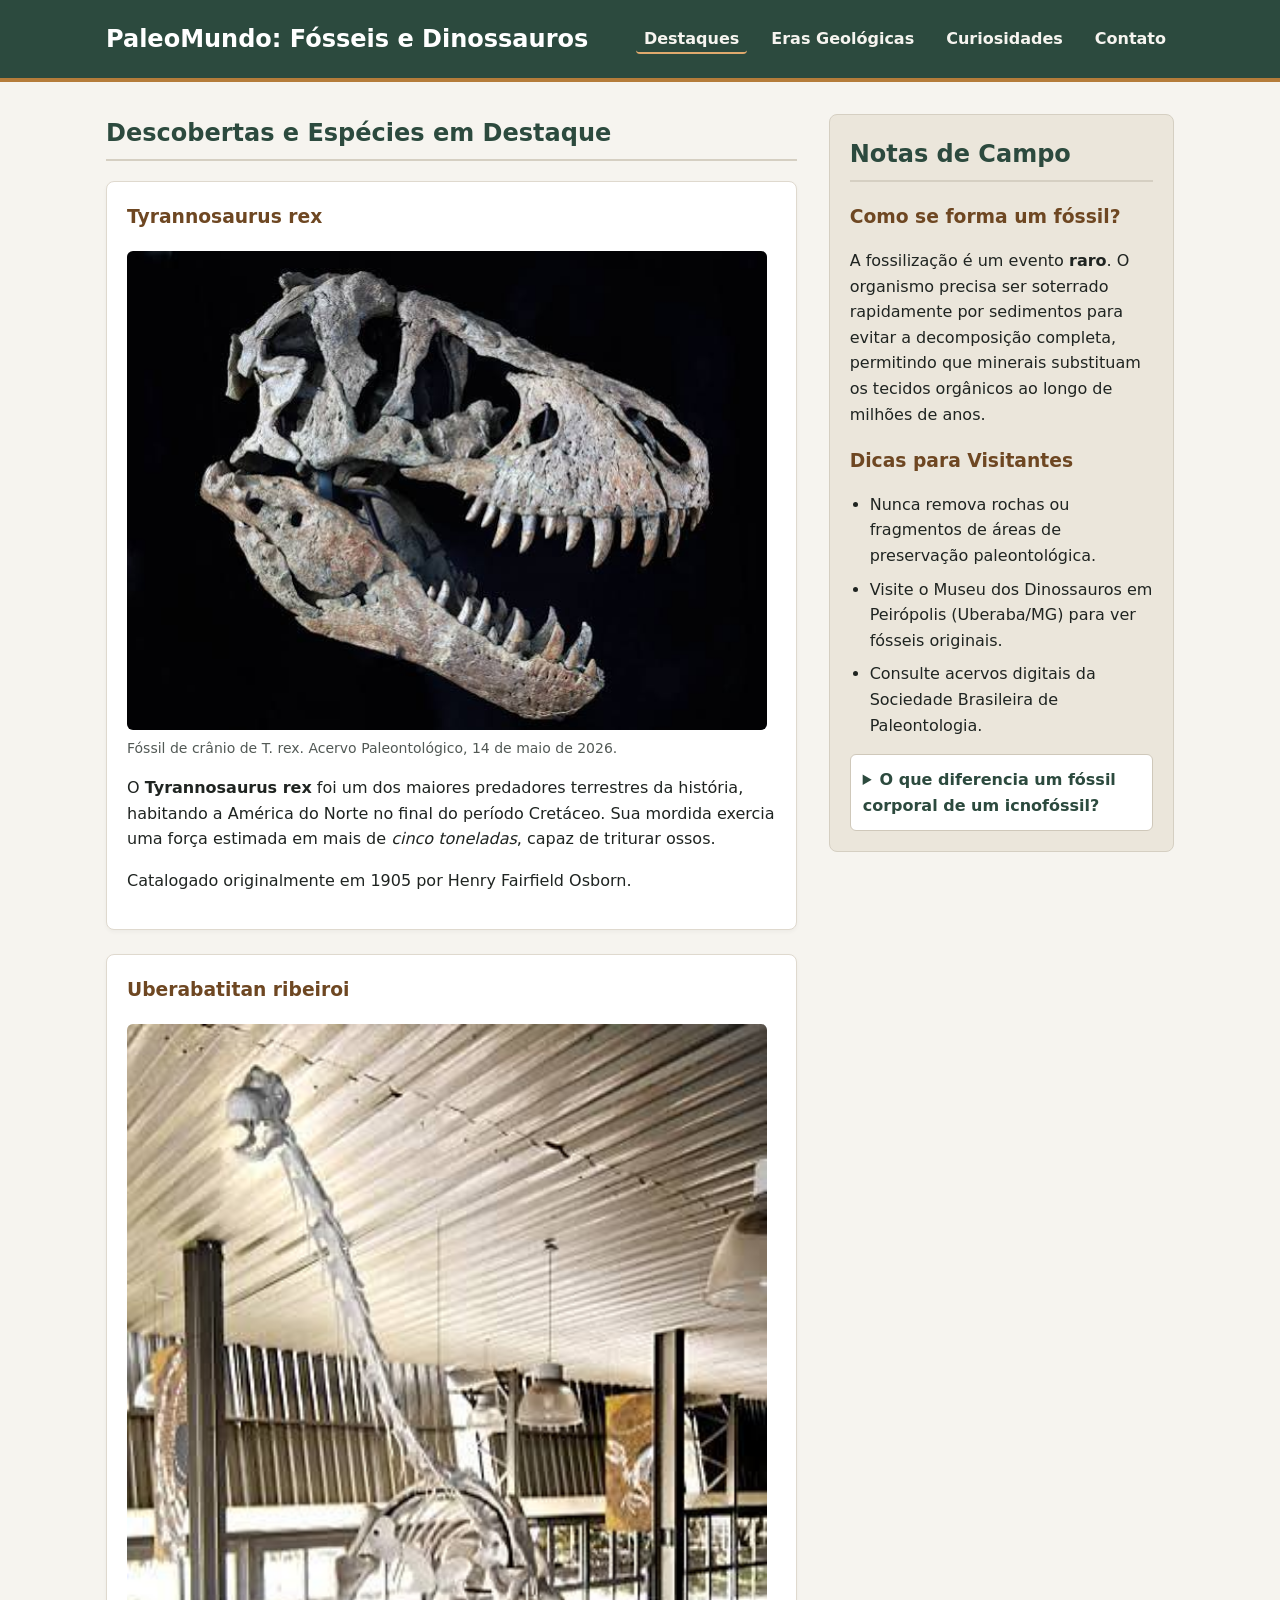
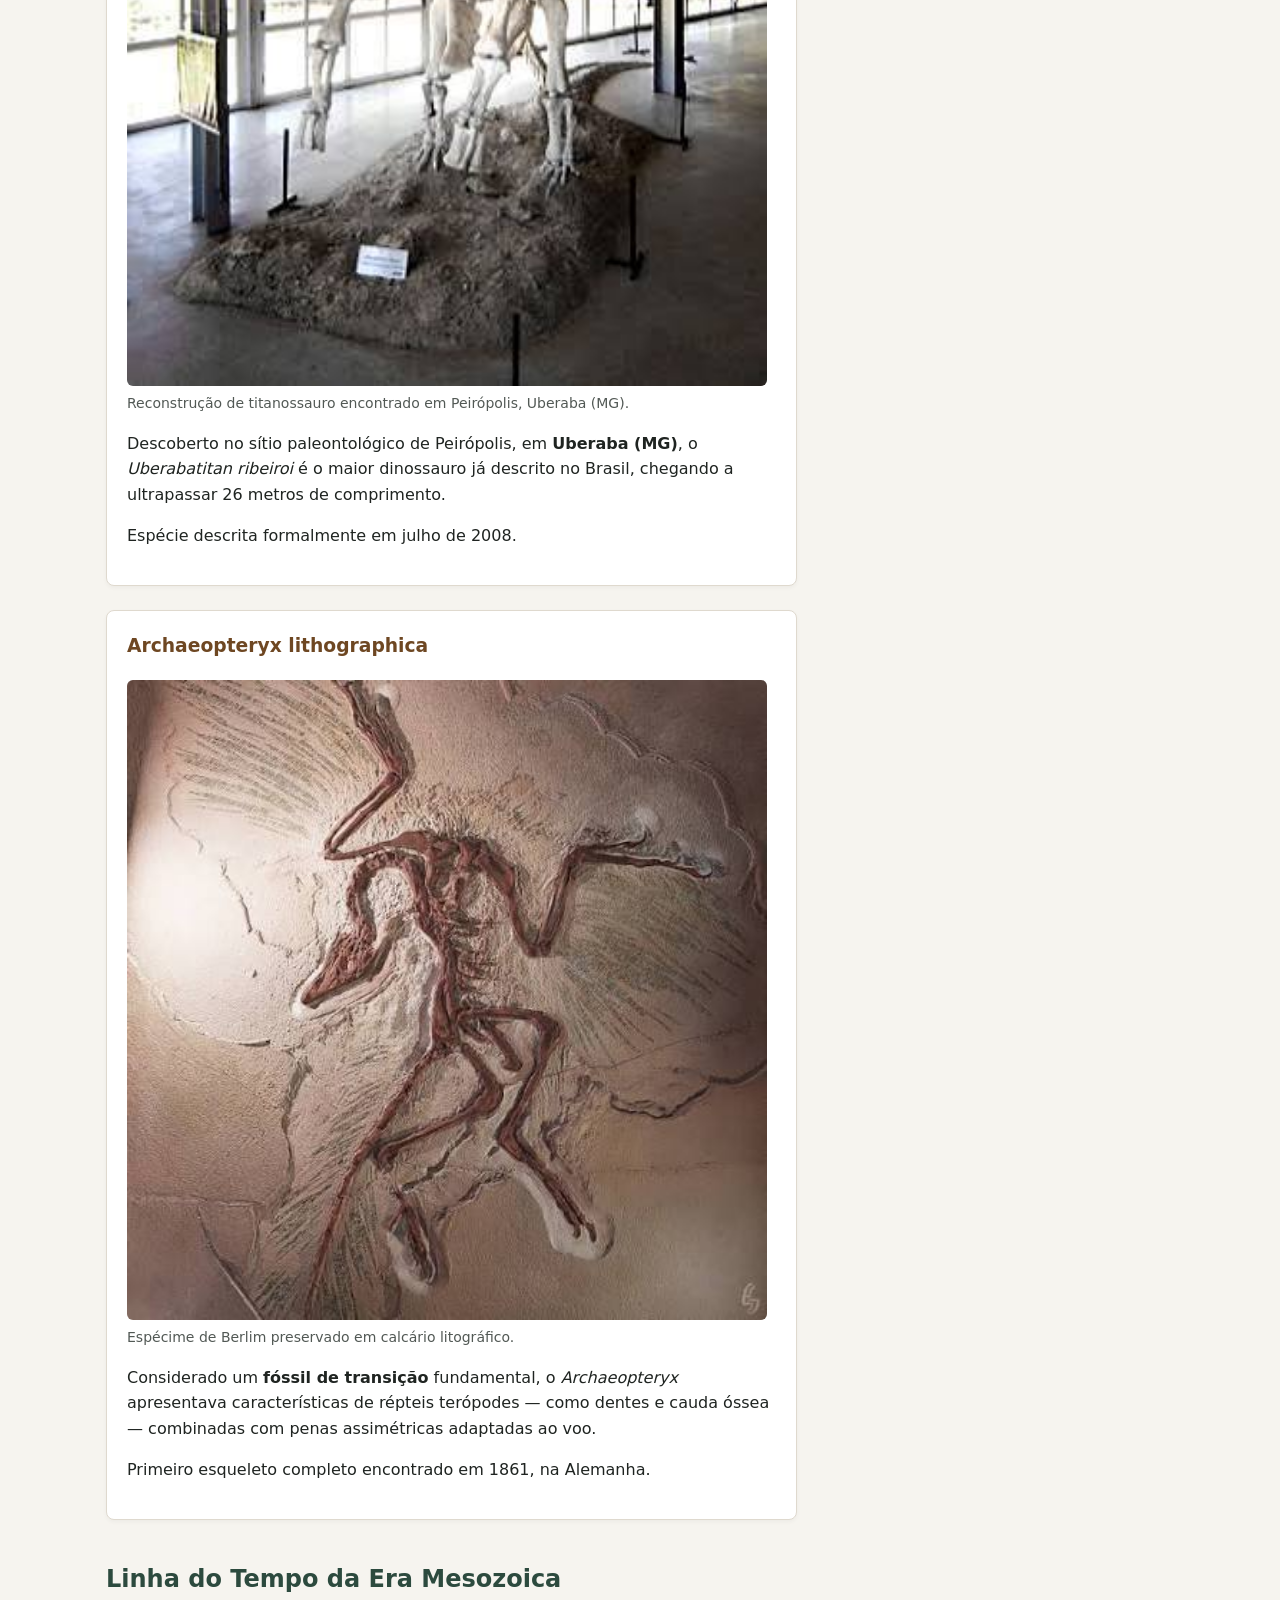
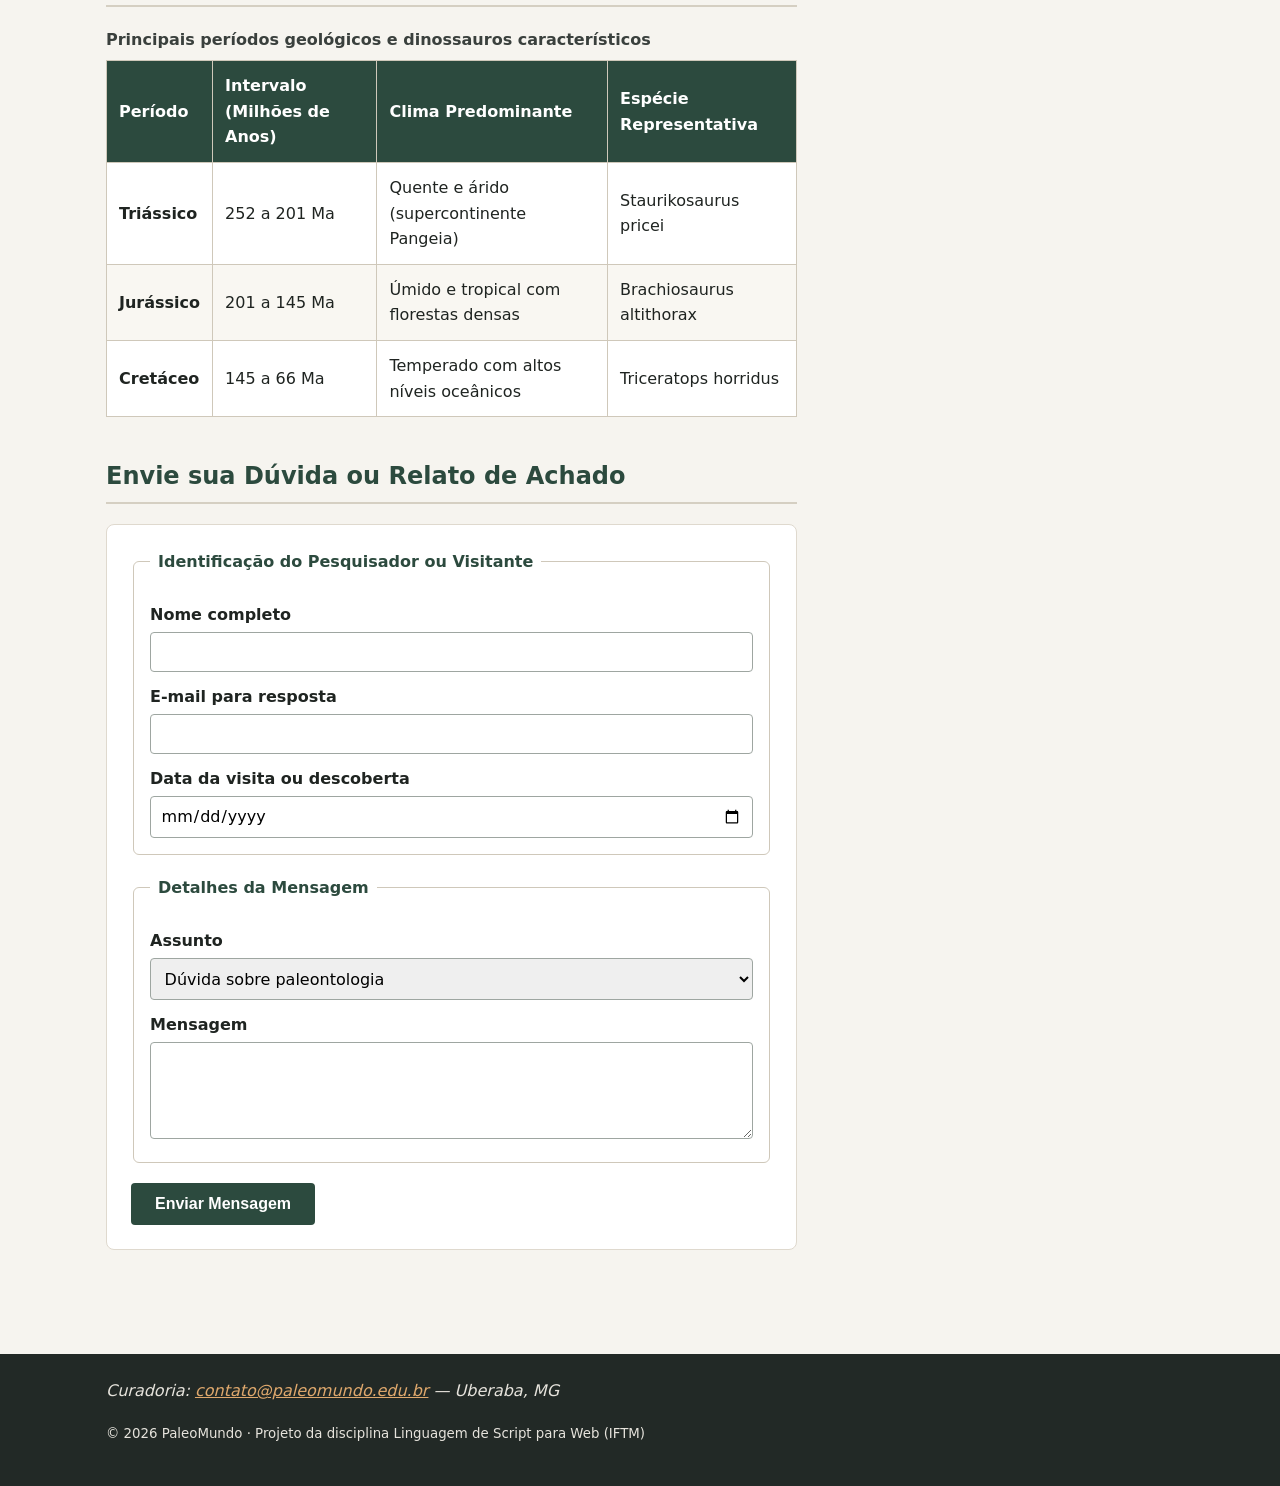
==== index.html @ 2370b21a "Add files via upload" ====
<!doctype html>
<html lang="pt-BR">
<head>
  <meta charset="utf-8">
  <meta name="viewport" content="width=device-width, initial-scale=1">
  <title>PaleoMundo — Fósseis e Dinossauros</title>
  <link rel="stylesheet" href="estilo.css">
</head>
<body>
  <a class="pular" href="#conteudo">Pular para o conteúdo</a>

  <header>
    <div class="container topo">
      <h1>PaleoMundo: Fósseis e Dinossauros</h1>
      <nav aria-label="Principal">
        <ul>
          <li><a href="#destaques" aria-current="page">Destaques</a></li>
          <li><a href="#eras">Eras Geológicas</a></li>
          <li><a href="#curiosidades">Curiosidades</a></li>
          <li><a href="#contato">Contato</a></li>
        </ul>
      </nav>
    </div>
  </header>

  <div class="container layout-principal">
    <main id="conteudo">
      <!-- Seção 1: Destaques com 3 articles e figures -->
      <section id="destaques" aria-labelledby="t-destaques">
        <h2 id="t-destaques">Descobertas e Espécies em Destaque</h2>

        <article>
          <h3>Tyrannosaurus rex</h3>
          <figure>
            <img src="img/trex-cranio.jpg" alt="Crânio fossilizado de Tyrannosaurus rex exibindo dentes serrilhados em museu" width="640" height="400">
            <figcaption>Fóssil de crânio de T. rex. Acervo Paleontológico, <time datetime="2026-05-14">14 de maio de 2026</time>.</figcaption>
          </figure>
          <p>O <strong>Tyrannosaurus rex</strong> foi um dos maiores predadores terrestres da história, habitando a América do Norte no final do período Cretáceo. Sua mordida exercia uma força estimada em mais de <em>cinco toneladas</em>, capaz de triturar ossos.</p>
          <p>Catalogado originalmente em <time datetime="1905">1905</time> por Henry Fairfield Osborn.</p>
        </article>

        <article>
          <h3>Uberabatitan ribeiroi</h3>
          <figure>
            <img src="img/uberabatitan.jpg" alt="Reconstrução esquelética de um saurópode titanossauro de pescoço longo" width="640" height="400">
            <figcaption>Reconstrução de titanossauro encontrado em Peirópolis, Uberaba (MG).</figcaption>
          </figure>
          <p>Descoberto no sítio paleontológico de Peirópolis, em <strong>Uberaba (MG)</strong>, o <em>Uberabatitan ribeiroi</em> é o maior dinossauro já descrito no Brasil, chegando a ultrapassar 26 metros de comprimento.</p>
          <p>Espécie descrita formalmente em <time datetime="2008-07">julho de 2008</time>.</p>
        </article>

        <article>
          <h3>Archaeopteryx lithographica</h3>
          <figure>
            <img src="img/archaeopteryx.jpg" alt="Placa de calcário com impressão fóssil detalhada das penas e asas do Archaeopteryx" width="640" height="400">
            <figcaption>Espécime de Berlim preservado em calcário litográfico.</figcaption>
          </figure>
          <p>Considerado um <strong>fóssil de transição</strong> fundamental, o <em>Archaeopteryx</em> apresentava características de répteis terópodes — como dentes e cauda óssea — combinadas com penas assimétricas adaptadas ao voo.</p>
          <p>Primeiro esqueleto completo encontrado em <time datetime="1861">1861</time>, na Alemanha.</p>
        </article>
      </section>

      <!-- Seção 2: Tabela acessível -->
      <section id="eras" aria-labelledby="t-eras">
        <h2 id="t-eras">Linha do Tempo da Era Mesozoica</h2>
        <div class="tabela-responsiva">
          <table>
            <caption>Principais períodos geológicos e dinossauros característicos</caption>
            <thead>
              <tr>
                <th scope="col">Período</th>
                <th scope="col">Intervalo (Milhões de Anos)</th>
                <th scope="col">Clima Predominante</th>
                <th scope="col">Espécie Representativa</th>
              </tr>
            </thead>
            <tbody>
              <tr>
                <th scope="row">Triássico</th>
                <td>252 a 201 Ma</td>
                <td>Quente e árido (supercontinente Pangeia)</td>
                <td>Staurikosaurus pricei</td>
              </tr>
              <tr>
                <th scope="row">Jurássico</th>
                <td>201 a 145 Ma</td>
                <td>Úmido e tropical com florestas densas</td>
                <td>Brachiosaurus altithorax</td>
              </tr>
              <tr>
                <th scope="row">Cretáceo</th>
                <td>145 a 66 Ma</td>
                <td>Temperado com altos níveis oceânicos</td>
                <td>Triceratops horridus</td>
              </tr>
            </tbody>
          </table>
        </div>
      </section>

      <!-- Seção 3: Formulário de Contato Semântico -->
      <section id="contato" aria-labelledby="t-contato">
        <h2 id="t-contato">Envie sua Dúvida ou Relato de Achado</h2>
        <form action="#" method="post">
          <fieldset>
            <legend>Identificação do Pesquisador ou Visitante</legend>

            <label for="nome">Nome completo</label>
            <input id="nome" name="nome" type="text" autocomplete="name" required>

            <label for="email">E-mail para resposta</label>
            <input id="email" name="email" type="email" autocomplete="email" required>

            <label for="data-observacao">Data da visita ou descoberta</label>
            <input id="data-observacao" name="data_observacao" type="date">
          </fieldset>

          <fieldset>
            <legend>Detalhes da Mensagem</legend>

            <label for="assunto">Assunto</label>
            <select id="assunto" name="assunto">
              <option value="duvida">Dúvida sobre paleontologia</option>
              <option value="museu">Visitação a sítios e museus</option>
              <option value="registro">Relato de registro fóssil</option>
            </select>

            <label for="mensagem">Mensagem</label>
            <textarea id="mensagem" name="mensagem" rows="4" required></textarea>
          </fieldset>

          <button type="submit">Enviar Mensagem</button>
        </form>
      </section>
    </main>

    <!-- Conteúdo Relacionado -->
    <aside id="curiosidades" aria-labelledby="t-curiosidades">
      <h2 id="t-curiosidades">Notas de Campo</h2>
      
      <h3>Como se forma um fóssil?</h3>
      <p>A fossilização é um evento <strong>raro</strong>. O organismo precisa ser soterrado rapidamente por sedimentos para evitar a decomposição completa, permitindo que minerais substituam os tecidos orgânicos ao longo de milhões de anos.</p>

      <h3>Dicas para Visitantes</h3>
      <ul>
        <li>Nunca remova rochas ou fragmentos de áreas de preservação paleontológica.</li>
        <li>Visite o Museu dos Dinossauros em Peirópolis (Uberaba/MG) para ver fósseis originais.</li>
        <li>Consulte acervos digitais da Sociedade Brasileira de Paleontologia.</li>
      </ul>

      <details>
        <summary>O que diferencia um fóssil corporal de um icnofóssil?</summary>
        <p>Fósseis corporais são restos diretos do organismo (ossos, dentes, conchas), enquanto icnofósseis são vestígios de atividade biológica, como pegadas, tocas e coprólitos.</p>
      </details>
    </aside>
  </div>

  <footer>
    <div class="container">
      <address>
        Curadoria: <a href="mailto:contato@paleomundo.edu.br">contato@paleomundo.edu.br</a> — Uberaba, MG
      </address>
      <p><small>&copy; <time datetime="2026">2026</time> PaleoMundo · Projeto da disciplina Linguagem de Script para Web (IFTM)</small></p>
    </div>
  </footer>
</body>
</html>
---- estilo.css ----
/* Reset e configurações globais */
*,
*::before,
*::after {
  box-sizing: border-box;
}

body {
  margin: 0;
  font-family: system-ui, -apple-system, "Segoe UI", Roboto, Helvetica, Arial, sans-serif;
  line-height: 1.6;
  color: #1f2421;
  background-color: #f6f4ef;
}

img {
  max-width: 100%;
  height: auto;
  display: block;
  border-radius: 6px;
}

.container {
  width: 100%;
  max-width: 1100px;
  margin: 0 auto;
  padding: 0 1rem;
}

/* Link "Pular para o conteúdo" acessível por teclado */
.pular {
  position: absolute;
  left: -9999px;
  top: 0;
  background: #2c4a3e;
  color: #ffffff;
  padding: 0.75rem 1rem;
  font-weight: bold;
  text-decoration: none;
  z-index: 100;
}

.pular:focus {
  left: 1rem;
  top: 1rem;
}

/* Cabeçalho e Navegação */
header {
  background-color: #2c4a3e;
  color: #ffffff;
  padding: 1.25rem 0;
  border-bottom: 4px solid #b57c3a;
}

.topo {
  display: flex;
  flex-direction: column;
  gap: 0.75rem;
}

header h1 {
  margin: 0;
  font-size: 1.5rem;
}

nav ul {
  list-style: none;
  margin: 0;
  padding: 0;
  display: flex;
  flex-wrap: wrap;
  gap: 1rem;
}

nav a {
  color: #f6f4ef;
  text-decoration: none;
  font-weight: 600;
  padding: 0.25rem 0.5rem;
  border-radius: 4px;
}

nav a:hover,
nav a:focus {
  background-color: #3f6858;
  text-decoration: underline;
}

nav a[aria-current="page"] {
  border-bottom: 2px solid #e0a96d;
}

/* Layout Principal (Mobile-first: 1 coluna) */
.layout-principal {
  display: grid;
  grid-template-columns: 1fr;
  gap: 2rem;
  padding-top: 2rem;
  padding-bottom: 2rem;
}

/* Seções e Artigos */
section {
  margin-bottom: 2.5rem;
}

h2 {
  color: #2c4a3e;
  border-bottom: 2px solid #d5cfc2;
  padding-bottom: 0.4rem;
  margin-top: 0;
}

article {
  background-color: #ffffff;
  border: 1px solid #dfd9ce;
  border-radius: 8px;
  padding: 1.25rem;
  margin-bottom: 1.5rem;
  box-shadow: 0 2px 4px rgba(0, 0, 0, 0.04);
}

article h3 {
  margin-top: 0;
  color: #6e4722;
}

figure {
  margin: 0 0 1rem 0;
}

figcaption {
  font-size: 0.875rem;
  color: #525955;
  margin-top: 0.4rem;
}

/* Tabela Acessível */
.tabela-responsiva {
  overflow-x: auto;
}

table {
  width: 100%;
  border-collapse: collapse;
  background-color: #ffffff;
}

caption {
  font-weight: bold;
  text-align: left;
  margin-bottom: 0.5rem;
  color: #3a403d;
}

th,
td {
  border: 1px solid #cfc8ba;
  padding: 0.75rem;
  text-align: left;
}

thead th {
  background-color: #2c4a3e;
  color: #ffffff;
}

tbody tr:nth-child(even) {
  background-color: #f9f7f2;
}

/* Formulário Semântico */
form {
  background-color: #ffffff;
  padding: 1.5rem;
  border: 1px solid #dfd9ce;
  border-radius: 8px;
}

fieldset {
  border: 1px solid #cfc8ba;
  border-radius: 6px;
  padding: 1rem;
  margin-bottom: 1.25rem;
}

legend {
  font-weight: bold;
  color: #2c4a3e;
  padding: 0 0.5rem;
}

label {
  display: block;
  font-weight: 600;
  margin-top: 0.75rem;
  margin-bottom: 0.25rem;
}

input,
select,
textarea {
  width: 100%;
  padding: 0.6rem;
  border: 1px solid #9ea6a1;
  border-radius: 4px;
  font-family: inherit;
  font-size: 1rem;
}

input:focus,
select:focus,
textarea:focus,
button:focus {
  outline: 3px solid #b57c3a;
  outline-offset: 2px;
}

button {
  background-color: #2c4a3e;
  color: #ffffff;
  border: none;
  padding: 0.75rem 1.5rem;
  font-size: 1rem;
  font-weight: bold;
  border-radius: 4px;
  cursor: pointer;
}

button:hover {
  background-color: #1e332b;
}

/* Aside */
aside {
  background-color: #ebe6db;
  padding: 1.25rem;
  border-radius: 8px;
  border: 1px solid #d5cfc2;
  align-self: start;
}

aside h3 {
  color: #6e4722;
  margin-bottom: 0.4rem;
}

aside ul {
  padding-left: 1.25rem;
}

aside li {
  margin-bottom: 0.5rem;
}

details {
  background-color: #ffffff;
  padding: 0.75rem;
  border-radius: 6px;
  border: 1px solid #cfc8ba;
  margin-top: 1rem;
}

summary {
  font-weight: bold;
  cursor: pointer;
  color: #2c4a3e;
}

/* Rodapé */
footer {
  background-color: #222926;
  color: #e6e3dc;
  padding: 1.5rem 0;
  margin-top: 2rem;
}

footer a {
  color: #e0a96d;
}

/* Desktop (acima de 768px) */
@media (min-width: 768px) {
  .topo {
    flex-direction: row;
    justify-content: space-between;
    align-items: center;
  }

  .layout-principal {
    grid-template-columns: 2fr 1fr;
  }
}
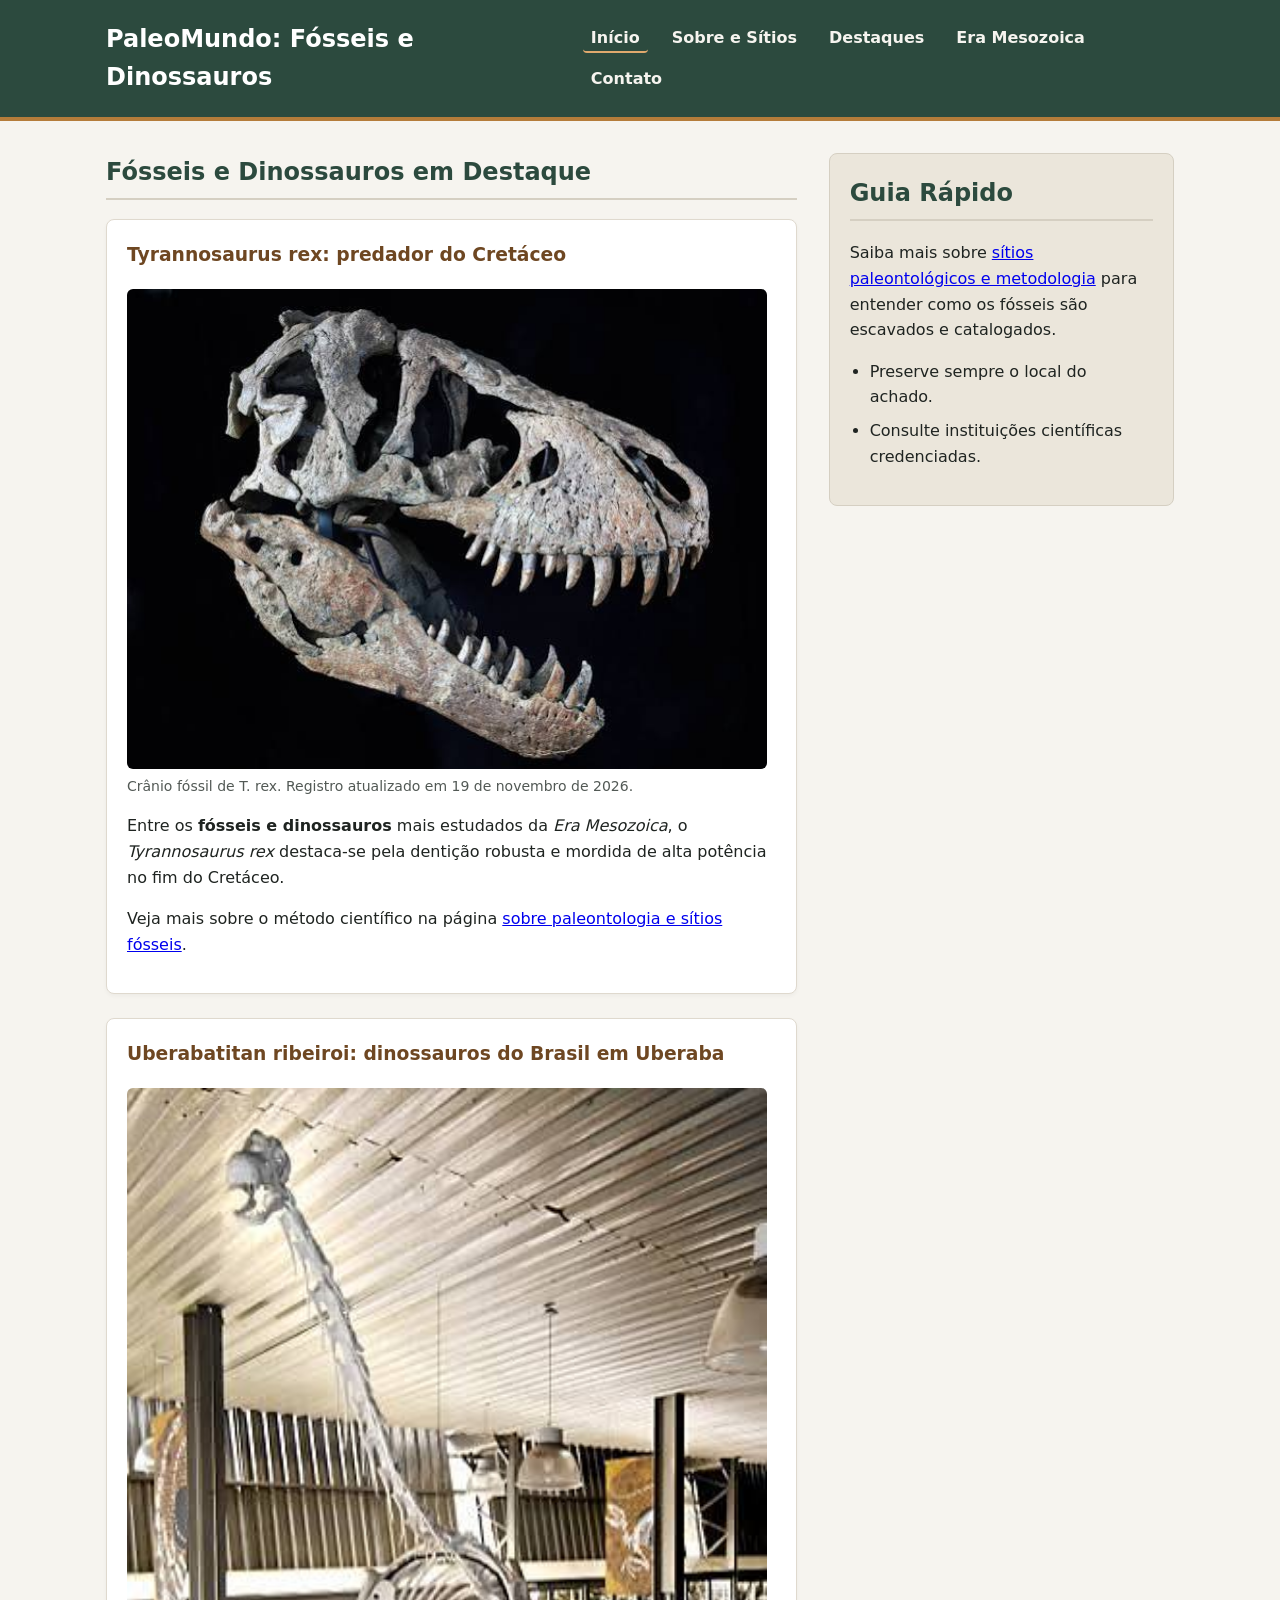
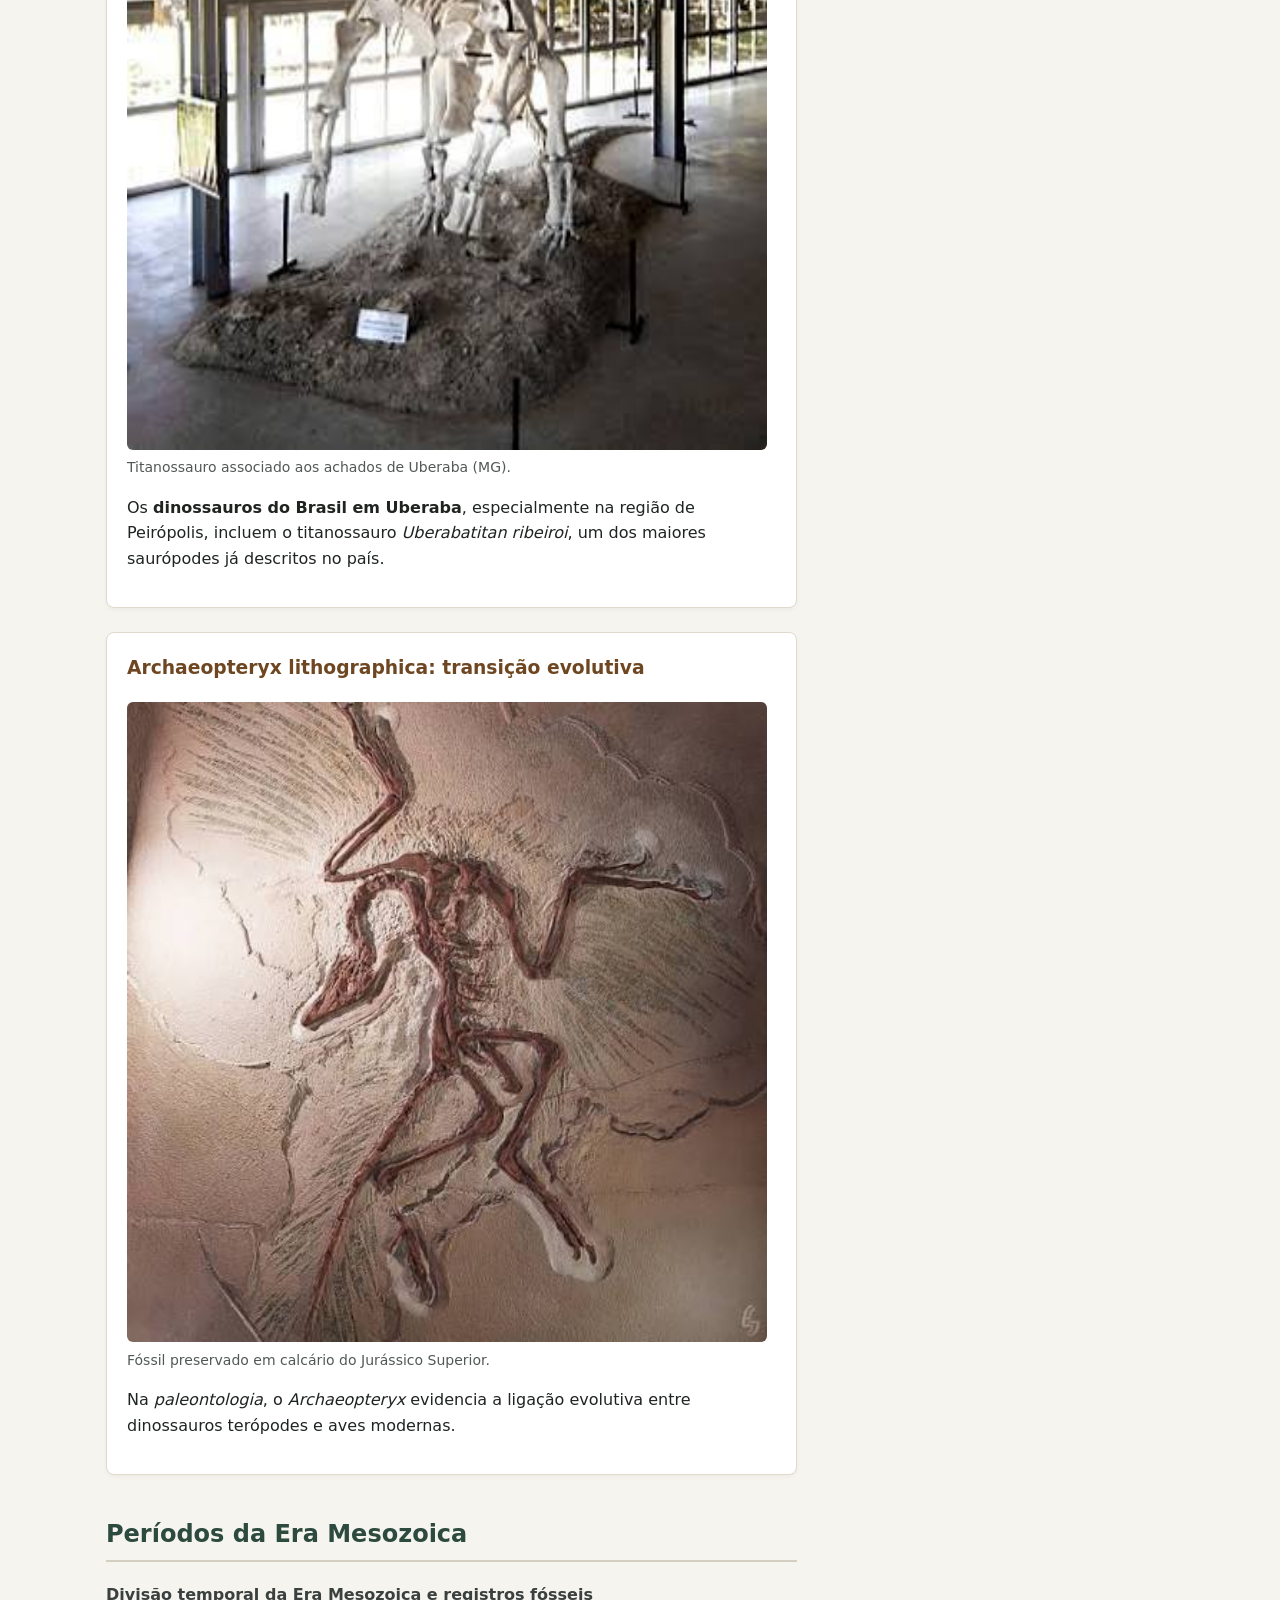
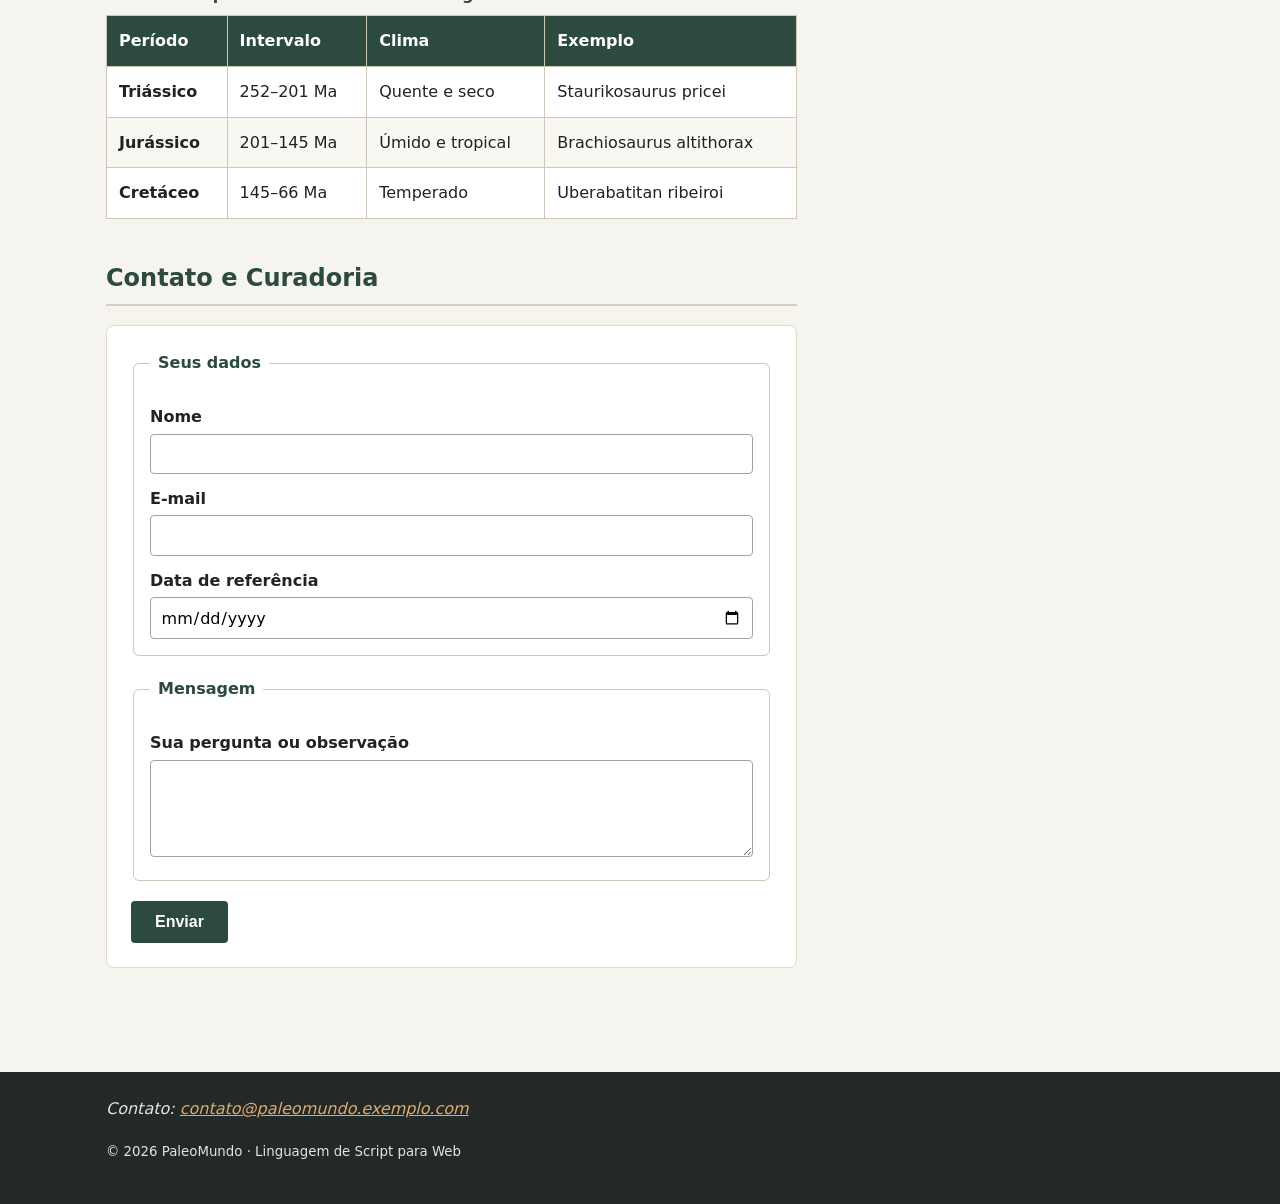
==== commit 8d9da80e: "Nova versão do site" ====
--- a/index.html
+++ b/index.html
@@ -3,8 +3,37 @@
 <head>
   <meta charset="utf-8">
   <meta name="viewport" content="width=device-width, initial-scale=1">
-  <title>PaleoMundo — Fósseis e Dinossauros</title>
+  <title>Fósseis e Dinossauros da Era Mesozoica | PaleoMundo</title>
+  <meta name="description" content="Explore fósseis e dinossauros, espécies da Era Mesozoica e dinossauros do Brasil em Uberaba com dados paleontológicos e registros históricos.">
+  <link rel="canonical" href="https://paleomundo.exemplo.com/">
+
+  <!-- Open Graph -->
+  <meta property="og:type" content="website">
+  <meta property="og:title" content="Fósseis e Dinossauros da Era Mesozoica | PaleoMundo">
+  <meta property="og:description" content="Conheça fósseis e dinossauros, a paleontologia da Era Mesozoica e os dinossauros do Brasil em Uberaba.">
+  <meta property="og:image" content="https://paleomundo.exemplo.com/img/og-paleomundo.jpg">
+  <meta property="og:url" content="https://paleomundo.exemplo.com/">
+  <meta property="og:locale" content="pt_BR">
+
+  <link rel="icon" href="icon/favicon.svg" type="image/svg+xml">
   <link rel="stylesheet" href="estilo.css">
+
+  <!-- Dados Estruturados (JSON-LD) -->
+  <script type="application/ld+json">
+  {
+    "@context": "https://schema.org",
+    "@type": "CollectionPage",
+    "name": "PaleoMundo — Fósseis e Dinossauros",
+    "description": "Acervo educativo sobre fósseis e dinossauros, Era Mesozoica e dinossauros do Brasil em Uberaba.",
+    "url": "https://paleomundo.exemplo.com/",
+    "inLanguage": "pt-BR",
+    "about": [
+      { "@type": "Thing", "name": "Fósseis e dinossauros" },
+      { "@type": "Thing", "name": "Dinossauros do Brasil em Uberaba" },
+      { "@type": "Thing", "name": "Era Mesozoica e paleontologia" }
+    ]
+  }
+  </script>
 </head>
 <body>
   <a class="pular" href="#conteudo">Pular para o conteúdo</a>
@@ -14,9 +43,10 @@
       <h1>PaleoMundo: Fósseis e Dinossauros</h1>
       <nav aria-label="Principal">
         <ul>
-          <li><a href="#destaques" aria-current="page">Destaques</a></li>
-          <li><a href="#eras">Eras Geológicas</a></li>
-          <li><a href="#curiosidades">Curiosidades</a></li>
+          <li><a href="index.html" aria-current="page">Início</a></li>
+          <li><a href="sobre-paleontologia.html">Sobre e Sítios</a></li>
+          <li><a href="#destaques">Destaques</a></li>
+          <li><a href="#eras">Era Mesozoica</a></li>
           <li><a href="#contato">Contato</a></li>
         </ul>
       </nav>
@@ -25,142 +55,115 @@
 
   <div class="container layout-principal">
     <main id="conteudo">
-      <!-- Seção 1: Destaques com 3 articles e figures -->
       <section id="destaques" aria-labelledby="t-destaques">
-        <h2 id="t-destaques">Descobertas e Espécies em Destaque</h2>
+        <h2 id="t-destaques">Fósseis e Dinossauros em Destaque</h2>
 
         <article>
-          <h3>Tyrannosaurus rex</h3>
+          <h3>Tyrannosaurus rex: predador do Cretáceo</h3>
           <figure>
-            <img src="img/trex-cranio.jpg" alt="Crânio fossilizado de Tyrannosaurus rex exibindo dentes serrilhados em museu" width="640" height="400">
-            <figcaption>Fóssil de crânio de T. rex. Acervo Paleontológico, <time datetime="2026-05-14">14 de maio de 2026</time>.</figcaption>
+            <img src="img/trex-cranio.jpg" alt="Crânio fossilizado de Tyrannosaurus rex com dentes serrilhados exposto em museu" width="640" height="400">
+            <figcaption>Crânio fóssil de T. rex. Registro atualizado em <time datetime="2026-11-19">19 de novembro de 2026</time>.</figcaption>
           </figure>
-          <p>O <strong>Tyrannosaurus rex</strong> foi um dos maiores predadores terrestres da história, habitando a América do Norte no final do período Cretáceo. Sua mordida exercia uma força estimada em mais de <em>cinco toneladas</em>, capaz de triturar ossos.</p>
-          <p>Catalogado originalmente em <time datetime="1905">1905</time> por Henry Fairfield Osborn.</p>
+          <p>Entre os <strong>fósseis e dinossauros</strong> mais estudados da <em>Era Mesozoica</em>, o <em>Tyrannosaurus rex</em> destaca-se pela dentição robusta e mordida de alta potência no fim do Cretáceo.</p>
+          <p>Veja mais sobre o método científico na página <a href="sobre-paleontologia.html">sobre paleontologia e sítios fósseis</a>.</p>
         </article>
 
         <article>
-          <h3>Uberabatitan ribeiroi</h3>
+          <h3>Uberabatitan ribeiroi: dinossauros do Brasil em Uberaba</h3>
           <figure>
-            <img src="img/uberabatitan.jpg" alt="Reconstrução esquelética de um saurópode titanossauro de pescoço longo" width="640" height="400">
-            <figcaption>Reconstrução de titanossauro encontrado em Peirópolis, Uberaba (MG).</figcaption>
+            <img src="img/uberabatitan.jpg" alt="Esqueleto montado de titanossauro de grande porte em exposição" width="640" height="400" loading="lazy">
+            <figcaption>Titanossauro associado aos achados de Uberaba (MG).</figcaption>
           </figure>
-          <p>Descoberto no sítio paleontológico de Peirópolis, em <strong>Uberaba (MG)</strong>, o <em>Uberabatitan ribeiroi</em> é o maior dinossauro já descrito no Brasil, chegando a ultrapassar 26 metros de comprimento.</p>
-          <p>Espécie descrita formalmente em <time datetime="2008-07">julho de 2008</time>.</p>
+          <p>Os <strong>dinossauros do Brasil em Uberaba</strong>, especialmente na região de Peirópolis, incluem o titanossauro <em>Uberabatitan ribeiroi</em>, um dos maiores saurópodes já descritos no país.</p>
         </article>
 
         <article>
-          <h3>Archaeopteryx lithographica</h3>
+          <h3>Archaeopteryx lithographica: transição evolutiva</h3>
           <figure>
-            <img src="img/archaeopteryx.jpg" alt="Placa de calcário com impressão fóssil detalhada das penas e asas do Archaeopteryx" width="640" height="400">
-            <figcaption>Espécime de Berlim preservado em calcário litográfico.</figcaption>
+            <img src="img/archaeopteryx.jpg" alt="Fóssil em calcário mostrando estrutura óssea e penas preservadas" width="640" height="400" loading="lazy">
+            <figcaption>Fóssil preservado em calcário do Jurássico Superior.</figcaption>
           </figure>
-          <p>Considerado um <strong>fóssil de transição</strong> fundamental, o <em>Archaeopteryx</em> apresentava características de répteis terópodes — como dentes e cauda óssea — combinadas com penas assimétricas adaptadas ao voo.</p>
-          <p>Primeiro esqueleto completo encontrado em <time datetime="1861">1861</time>, na Alemanha.</p>
+          <p>Na <em>paleontologia</em>, o <em>Archaeopteryx</em> evidencia a ligação evolutiva entre dinossauros terópodes e aves modernas.</p>
         </article>
       </section>
 
-      <!-- Seção 2: Tabela acessível -->
       <section id="eras" aria-labelledby="t-eras">
-        <h2 id="t-eras">Linha do Tempo da Era Mesozoica</h2>
+        <h2 id="t-eras">Períodos da Era Mesozoica</h2>
         <div class="tabela-responsiva">
           <table>
-            <caption>Principais períodos geológicos e dinossauros característicos</caption>
+            <caption>Divisão temporal da Era Mesozoica e registros fósseis</caption>
             <thead>
               <tr>
                 <th scope="col">Período</th>
-                <th scope="col">Intervalo (Milhões de Anos)</th>
-                <th scope="col">Clima Predominante</th>
-                <th scope="col">Espécie Representativa</th>
+                <th scope="col">Intervalo</th>
+                <th scope="col">Clima</th>
+                <th scope="col">Exemplo</th>
               </tr>
             </thead>
             <tbody>
               <tr>
                 <th scope="row">Triássico</th>
-                <td>252 a 201 Ma</td>
-                <td>Quente e árido (supercontinente Pangeia)</td>
+                <td>252–201 Ma</td>
+                <td>Quente e seco</td>
                 <td>Staurikosaurus pricei</td>
               </tr>
               <tr>
                 <th scope="row">Jurássico</th>
-                <td>201 a 145 Ma</td>
-                <td>Úmido e tropical com florestas densas</td>
+                <td>201–145 Ma</td>
+                <td>Úmido e tropical</td>
                 <td>Brachiosaurus altithorax</td>
               </tr>
               <tr>
                 <th scope="row">Cretáceo</th>
-                <td>145 a 66 Ma</td>
-                <td>Temperado com altos níveis oceânicos</td>
-                <td>Triceratops horridus</td>
+                <td>145–66 Ma</td>
+                <td>Temperado</td>
+                <td>Uberabatitan ribeiroi</td>
               </tr>
             </tbody>
           </table>
         </div>
       </section>
 
-      <!-- Seção 3: Formulário de Contato Semântico -->
       <section id="contato" aria-labelledby="t-contato">
-        <h2 id="t-contato">Envie sua Dúvida ou Relato de Achado</h2>
+        <h2 id="t-contato">Contato e Curadoria</h2>
         <form action="#" method="post">
           <fieldset>
-            <legend>Identificação do Pesquisador ou Visitante</legend>
-
-            <label for="nome">Nome completo</label>
+            <legend>Seus dados</legend>
+            <label for="nome">Nome</label>
             <input id="nome" name="nome" type="text" autocomplete="name" required>
 
-            <label for="email">E-mail para resposta</label>
+            <label for="email">E-mail</label>
             <input id="email" name="email" type="email" autocomplete="email" required>
 
-            <label for="data-observacao">Data da visita ou descoberta</label>
-            <input id="data-observacao" name="data_observacao" type="date">
+            <label for="data-visita">Data de referência</label>
+            <input id="data-visita" name="data_visita" type="date">
           </fieldset>
 
           <fieldset>
-            <legend>Detalhes da Mensagem</legend>
-
-            <label for="assunto">Assunto</label>
-            <select id="assunto" name="assunto">
-              <option value="duvida">Dúvida sobre paleontologia</option>
-              <option value="museu">Visitação a sítios e museus</option>
-              <option value="registro">Relato de registro fóssil</option>
-            </select>
-
-            <label for="mensagem">Mensagem</label>
+            <legend>Mensagem</legend>
+            <label for="mensagem">Sua pergunta ou observação</label>
             <textarea id="mensagem" name="mensagem" rows="4" required></textarea>
           </fieldset>
 
-          <button type="submit">Enviar Mensagem</button>
+          <button type="submit">Enviar</button>
         </form>
       </section>
     </main>
 
-    <!-- Conteúdo Relacionado -->
-    <aside id="curiosidades" aria-labelledby="t-curiosidades">
-      <h2 id="t-curiosidades">Notas de Campo</h2>
-      
-      <h3>Como se forma um fóssil?</h3>
-      <p>A fossilização é um evento <strong>raro</strong>. O organismo precisa ser soterrado rapidamente por sedimentos para evitar a decomposição completa, permitindo que minerais substituam os tecidos orgânicos ao longo de milhões de anos.</p>
-
-      <h3>Dicas para Visitantes</h3>
+    <aside aria-label="Informações complementares">
+      <h2>Guia Rápido</h2>
+      <p>Saiba mais sobre <a href="sobre-paleontologia.html">sítios paleontológicos e metodologia</a> para entender como os fósseis são escavados e catalogados.</p>
       <ul>
-        <li>Nunca remova rochas ou fragmentos de áreas de preservação paleontológica.</li>
-        <li>Visite o Museu dos Dinossauros em Peirópolis (Uberaba/MG) para ver fósseis originais.</li>
-        <li>Consulte acervos digitais da Sociedade Brasileira de Paleontologia.</li>
+        <li>Preserve sempre o local do achado.</li>
+        <li>Consulte instituições científicas credenciadas.</li>
       </ul>
-
-      <details>
-        <summary>O que diferencia um fóssil corporal de um icnofóssil?</summary>
-        <p>Fósseis corporais são restos diretos do organismo (ossos, dentes, conchas), enquanto icnofósseis são vestígios de atividade biológica, como pegadas, tocas e coprólitos.</p>
-      </details>
     </aside>
   </div>
 
   <footer>
     <div class="container">
-      <address>
-        Curadoria: <a href="mailto:contato@paleomundo.edu.br">contato@paleomundo.edu.br</a> — Uberaba, MG
-      </address>
-      <p><small>&copy; <time datetime="2026">2026</time> PaleoMundo · Projeto da disciplina Linguagem de Script para Web (IFTM)</small></p>
+      <address>Contato: <a href="mailto:contato@paleomundo.exemplo.com">contato@paleomundo.exemplo.com</a></address>
+      <p><small>&copy; <time datetime="2026">2026</time> PaleoMundo · Linguagem de Script para Web</small></p>
     </div>
   </footer>
 </body>
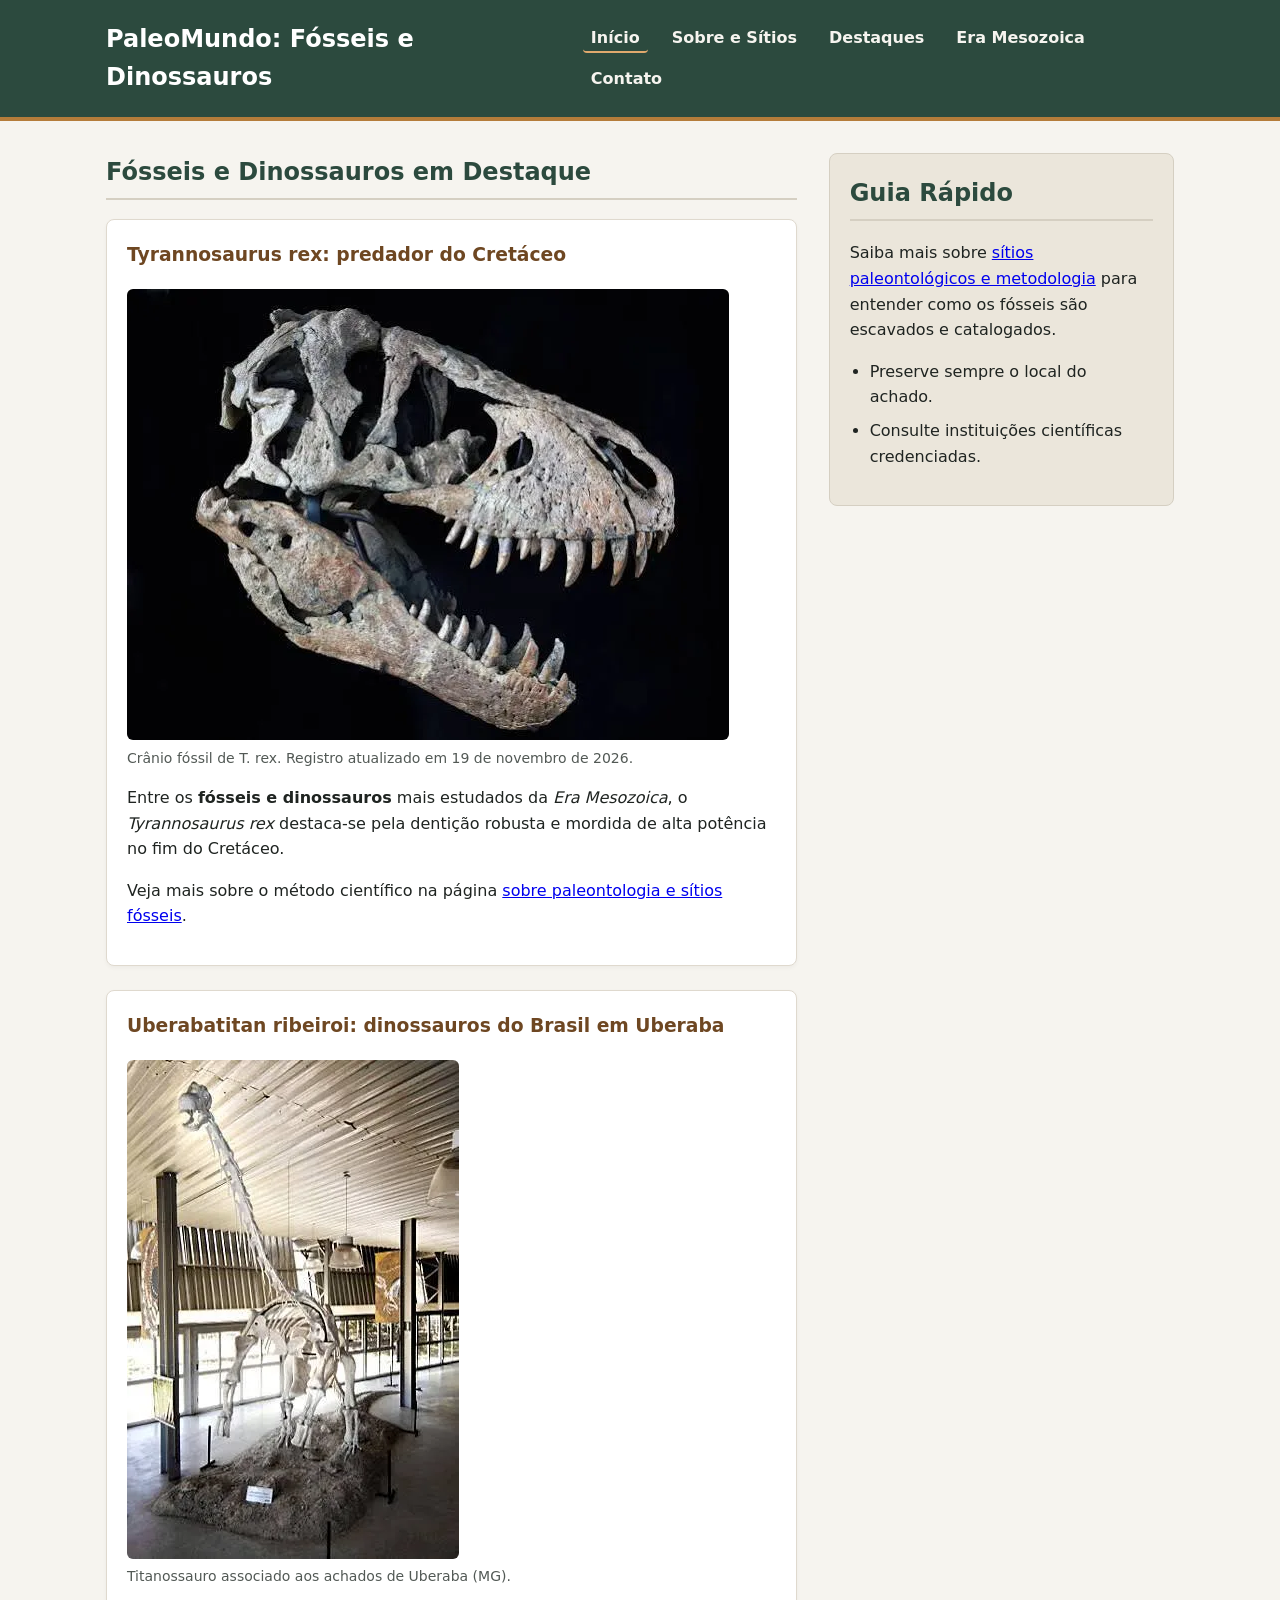
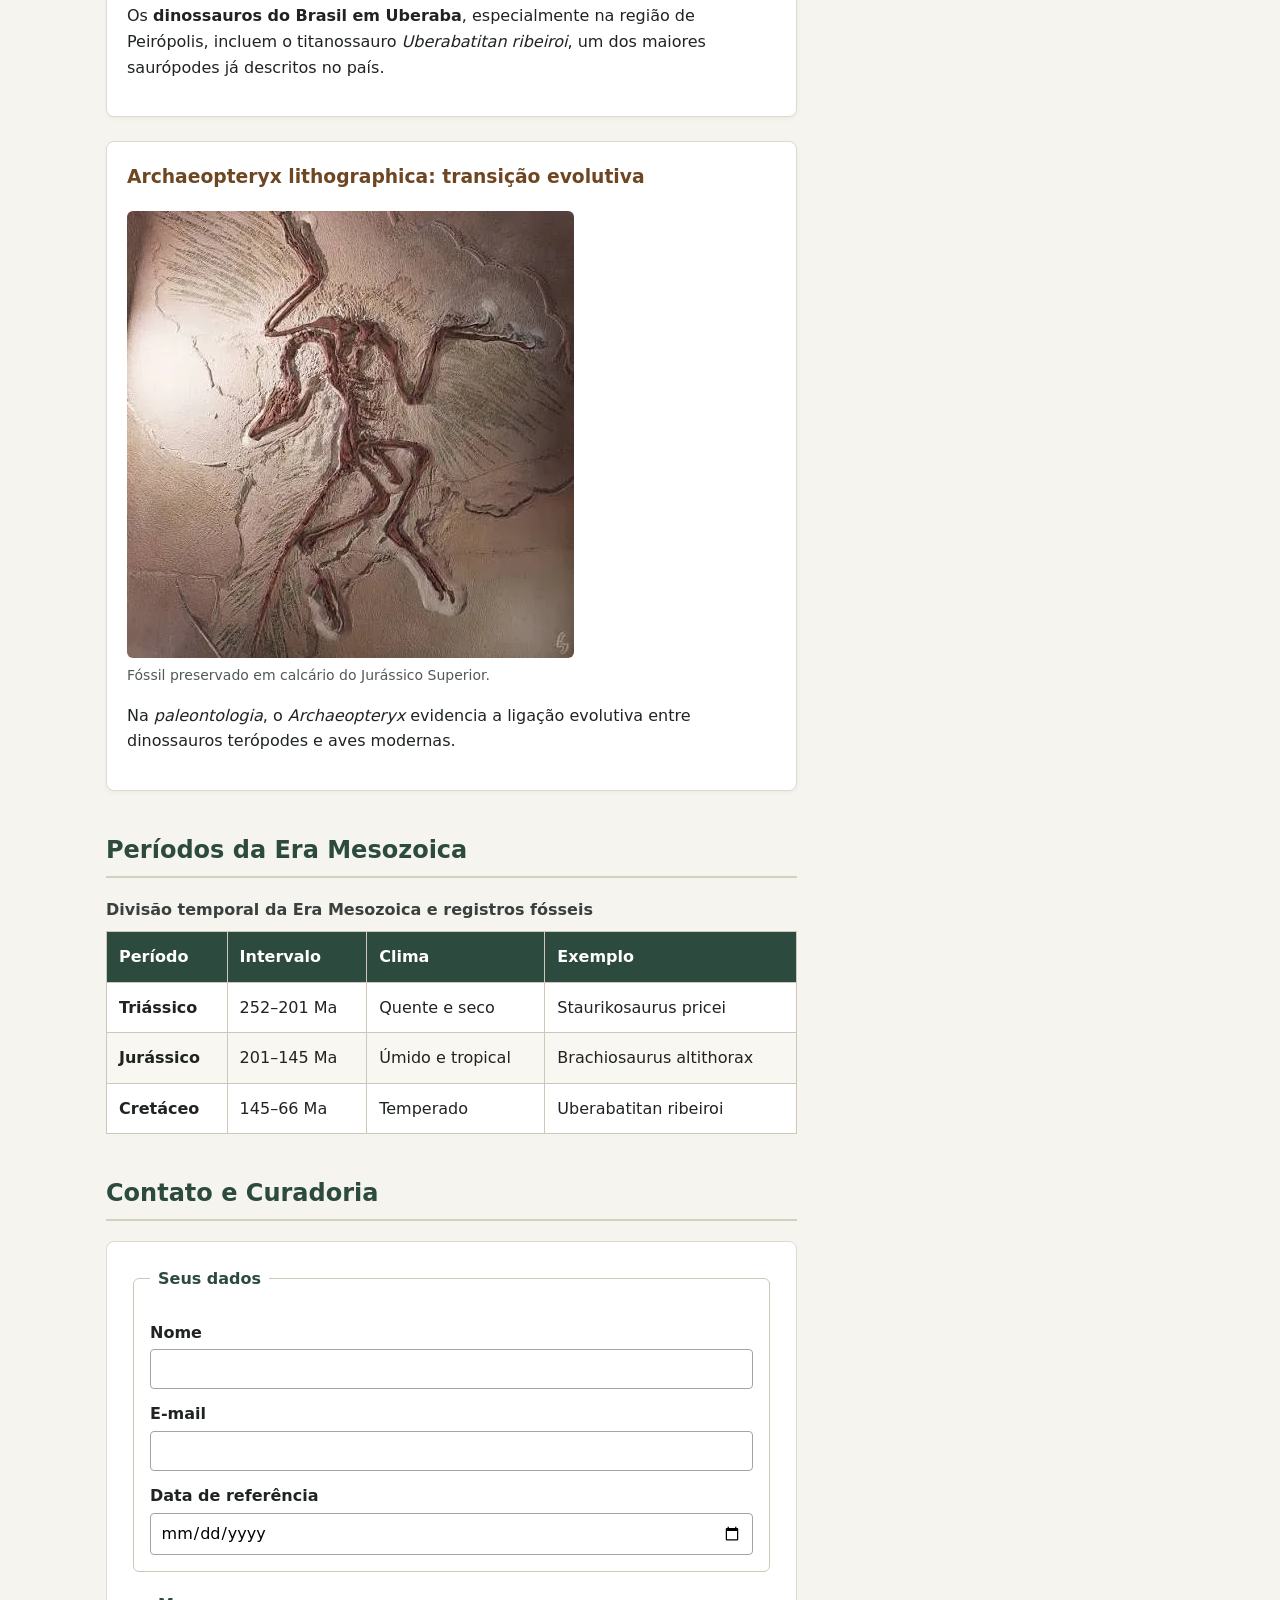
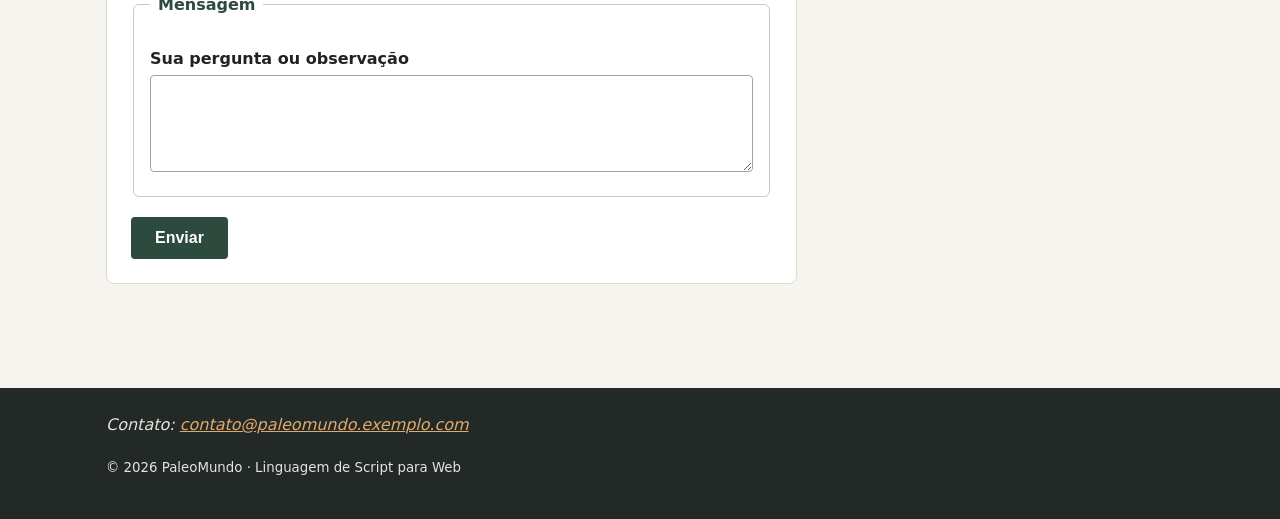
==== commit 3be36f52: "Atividade 2: SEO, imagens e relatorio" ====
--- a/index.html
+++ b/index.html
@@ -5,14 +5,14 @@
   <meta name="viewport" content="width=device-width, initial-scale=1">
   <title>Fósseis e Dinossauros da Era Mesozoica | PaleoMundo</title>
   <meta name="description" content="Explore fósseis e dinossauros, espécies da Era Mesozoica e dinossauros do Brasil em Uberaba com dados paleontológicos e registros históricos.">
-  <link rel="canonical" href="https://paleomundo.exemplo.com/">
+  <link rel="canonical" href="https://guilhermeyamato70752-lab.github.io/F-sseis-e-dinossauros-/">
 
   <!-- Open Graph -->
   <meta property="og:type" content="website">
   <meta property="og:title" content="Fósseis e Dinossauros da Era Mesozoica | PaleoMundo">
   <meta property="og:description" content="Conheça fósseis e dinossauros, a paleontologia da Era Mesozoica e os dinossauros do Brasil em Uberaba.">
-  <meta property="og:image" content="https://paleomundo.exemplo.com/img/og-paleomundo.jpg">
-  <meta property="og:url" content="https://paleomundo.exemplo.com/">
+  <meta property="og:image" content="https://guilhermeyamato70752-lab.github.io/F-sseis-e-dinossauros-/img/og-paleomundo.jpg">
+  <meta property="og:url" content="https://guilhermeyamato70752-lab.github.io/F-sseis-e-dinossauros-/">
   <meta property="og:locale" content="pt_BR">
 
   <link rel="icon" href="icon/favicon.svg" type="image/svg+xml">
@@ -25,7 +25,7 @@
     "@type": "CollectionPage",
     "name": "PaleoMundo — Fósseis e Dinossauros",
     "description": "Acervo educativo sobre fósseis e dinossauros, Era Mesozoica e dinossauros do Brasil em Uberaba.",
-    "url": "https://paleomundo.exemplo.com/",
+    "url": "https://guilhermeyamato70752-lab.github.io/F-sseis-e-dinossauros-/",
     "inLanguage": "pt-BR",
     "about": [
       { "@type": "Thing", "name": "Fósseis e dinossauros" },
@@ -61,7 +61,7 @@
         <article>
           <h3>Tyrannosaurus rex: predador do Cretáceo</h3>
           <figure>
-            <img src="img/trex-cranio.jpg" alt="Crânio fossilizado de Tyrannosaurus rex com dentes serrilhados exposto em museu" width="640" height="400">
+            <img src="img/trex-cranio.webp" alt="Crânio fossilizado de Tyrannosaurus rex com dentes serrilhados exposto em museu" width="602" height="451">
             <figcaption>Crânio fóssil de T. rex. Registro atualizado em <time datetime="2026-11-19">19 de novembro de 2026</time>.</figcaption>
           </figure>
           <p>Entre os <strong>fósseis e dinossauros</strong> mais estudados da <em>Era Mesozoica</em>, o <em>Tyrannosaurus rex</em> destaca-se pela dentição robusta e mordida de alta potência no fim do Cretáceo.</p>
@@ -71,7 +71,7 @@
         <article>
           <h3>Uberabatitan ribeiroi: dinossauros do Brasil em Uberaba</h3>
           <figure>
-            <img src="img/uberabatitan.jpg" alt="Esqueleto montado de titanossauro de grande porte em exposição" width="640" height="400" loading="lazy">
+            <img src="img/uberabatitan.webp" alt="Esqueleto montado de titanossauro de grande porte em exposição" width="332" height="499" loading="lazy">
             <figcaption>Titanossauro associado aos achados de Uberaba (MG).</figcaption>
           </figure>
           <p>Os <strong>dinossauros do Brasil em Uberaba</strong>, especialmente na região de Peirópolis, incluem o titanossauro <em>Uberabatitan ribeiroi</em>, um dos maiores saurópodes já descritos no país.</p>
@@ -80,7 +80,7 @@
         <article>
           <h3>Archaeopteryx lithographica: transição evolutiva</h3>
           <figure>
-            <img src="img/archaeopteryx.jpg" alt="Fóssil em calcário mostrando estrutura óssea e penas preservadas" width="640" height="400" loading="lazy">
+            <img src="img/archaeopteryx.webp" alt="Fóssil em calcário mostrando estrutura óssea e penas preservadas" width="447" height="447" loading="lazy">
             <figcaption>Fóssil preservado em calcário do Jurássico Superior.</figcaption>
           </figure>
           <p>Na <em>paleontologia</em>, o <em>Archaeopteryx</em> evidencia a ligação evolutiva entre dinossauros terópodes e aves modernas.</p>
